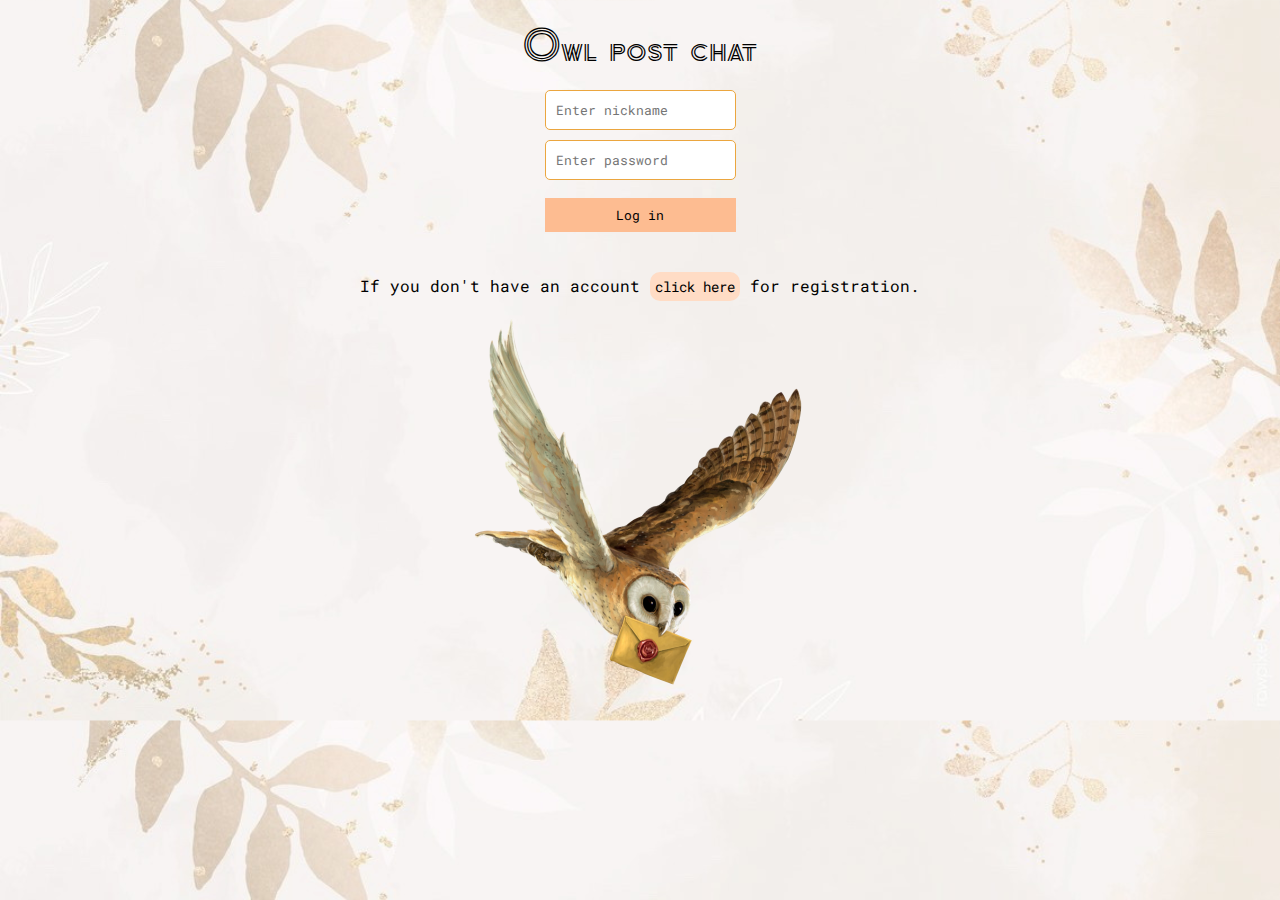
==== autorisation/login.html @ 05ba7ca6 "main page, log in + registration" ====
<!DOCTYPE html>
<html lang="en">

<head>
  <meta charset="UTF-8">
  <meta http-equiv="X-UA-Compatible" content="IE=edge">
  <meta name="viewport" content="width=device-width, initial-scale=1.0">
  <title>Chat Login</title>
  <link rel="preconnect" href="https://fonts.googleapis.com">
  <link rel="preconnect" href="https://fonts.gstatic.com" crossorigin>
  <link href="https://fonts.googleapis.com/css2?family=Roboto+Mono:ital,wght@0,100;0,300;0,600;1,300;1,400&display=swap"
    rel="stylesheet">
  <link href="https://fonts.googleapis.com/css2?family=Zen+Tokyo+Zoo&display=swap" rel="stylesheet">
  <link rel="icon" type="image/x-icon" href="../main_page/img/owl-ico.ico">
  <link rel="stylesheet" href="style_login.css">
</head>

<body>
  <header>
    <h1>Owl post chat</h1>
  </header>
  <main>
    <div class="authorize">
      <form action="#" class="authorize-form" method="post">
        <input required class="authorize-input" id="login" type="nickname" placeholder="Enter nickname">
        <input required class="authorize-input" id="password" type="password" placeholder="Enter password">
        <button class="authorize-submit" id="check">Log in</button>
      </form>
      <div class="authorize-error">
        <p id="error" class="authorize-error-message">There is not an account for this username</p>
      </div>
      <p>If you don't have an account <a href="registration.html" class = 'link-to-reg'>click here</a> for registration.</p>
      <img src="../main_page/img/owl.png" class='login-img' alt="logo">
    </div>
  </main>
</body>

</html>
---- autorisation/style_login.css ----
body {
  font-family: 'Roboto Mono', monospace, Arial, sans-serif;
  background-image: url(../main_page/img/bg.jpg);
  background-size: cover;
  max-width: 1200px;
  margin: 8px auto;
}

header {
  text-align: center;
  padding: 5px 0;
}

h1 {
  margin: 8px 0 3px 0;
  font-family: 'Zen Tokyo Zoo', cursive;
  font-weight: 300;
  font-size: 42px;
}

main {
  width: 80%;
  text-align: center;
  margin: 10px auto;
}

button, input {
  font-family: 'Roboto Mono', monospace, Arial, sans-serif;
}
.authorize {
  max-width: 70%;
  margin: 0 auto;
}

.authorize-form {
  display: flex;
  flex-flow: column wrap;
  align-content: center;
}

.authorize-input {
  padding:10px;
  border: 1px solid #eba63f;
  border-radius: 5px;
  margin-bottom: 10px;
}

.authorize-error {
  visibility: hidden;
  text-decoration: underline #eb7e3f;
}

.authorize-error p {
  margin:3px 0 0 0;
}

.authorize-submit {
  padding: 8px 16px;
  border: none;
  margin-top: 8px;
  background-color: #fdbc91;
  cursor: pointer;
}

.authorize-submit:hover {
  background-color: #f5a843;
}

.link-to-reg {
  text-decoration: none;
  color: #000;
  display: inline-block;
  background-color: #ffdcc5;
  padding: 5px;
  border-radius: 10px;
  font-size: 14px;
}

.link-to-reg:hover {
  background-color: #f8caab
}
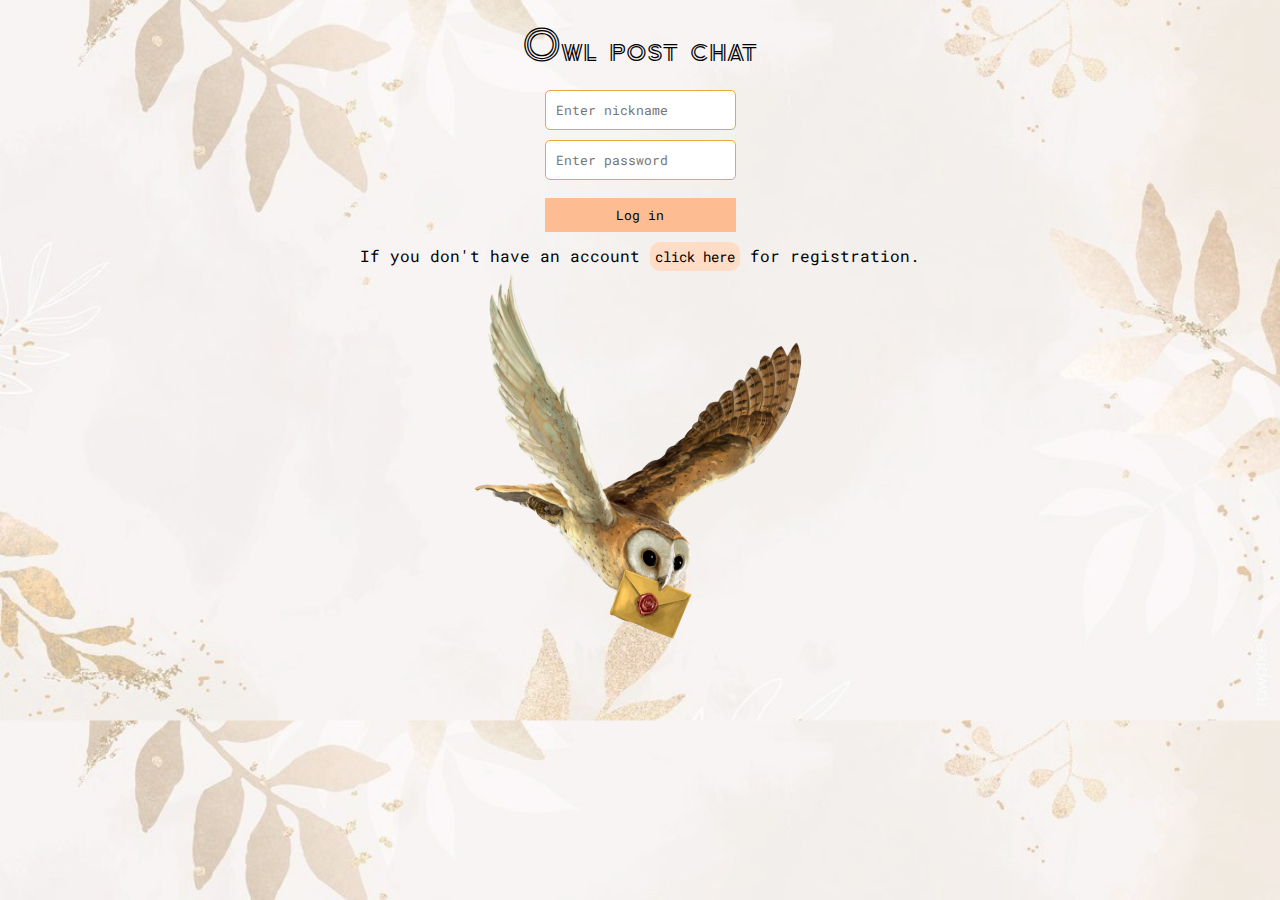
==== commit 0b84bc4f: "design changes in html+scc" ====
--- a/autorisation/login.html
+++ b/autorisation/login.html
@@ -27,12 +27,13 @@
         <button class="authorize-submit" id="check">Log in</button>
       </form>
       <div class="authorize-error">
-        <p id="error" class="authorize-error-message">There is not an account for this username</p>
+        <p id="error" class="authorize-error-message">Your username or password is not correct. Try again</p>
       </div>
       <p>If you don't have an account <a href="registration.html" class = 'link-to-reg'>click here</a> for registration.</p>
       <img src="../main_page/img/owl.png" class='login-img' alt="logo">
     </div>
   </main>
+  <script src = 'login.js'></script>
 </body>
 
 </html>--- a/autorisation/style_login.css
+++ b/autorisation/style_login.css
@@ -31,6 +31,9 @@
   max-width: 70%;
   margin: 0 auto;
 }
+.authorize p {
+  margin: 10px 0 0 0;
+}
 
 .authorize-form {
   display: flex;
@@ -46,12 +49,14 @@
 }
 
 .authorize-error {
-  visibility: hidden;
+  display:none;
   text-decoration: underline #eb7e3f;
+  font-size: 14px;
+  font-style: italic;
 }
 
 .authorize-error p {
-  margin:3px 0 0 0;
+  margin:5px 0 0 0;
 }
 
 .authorize-submit {
